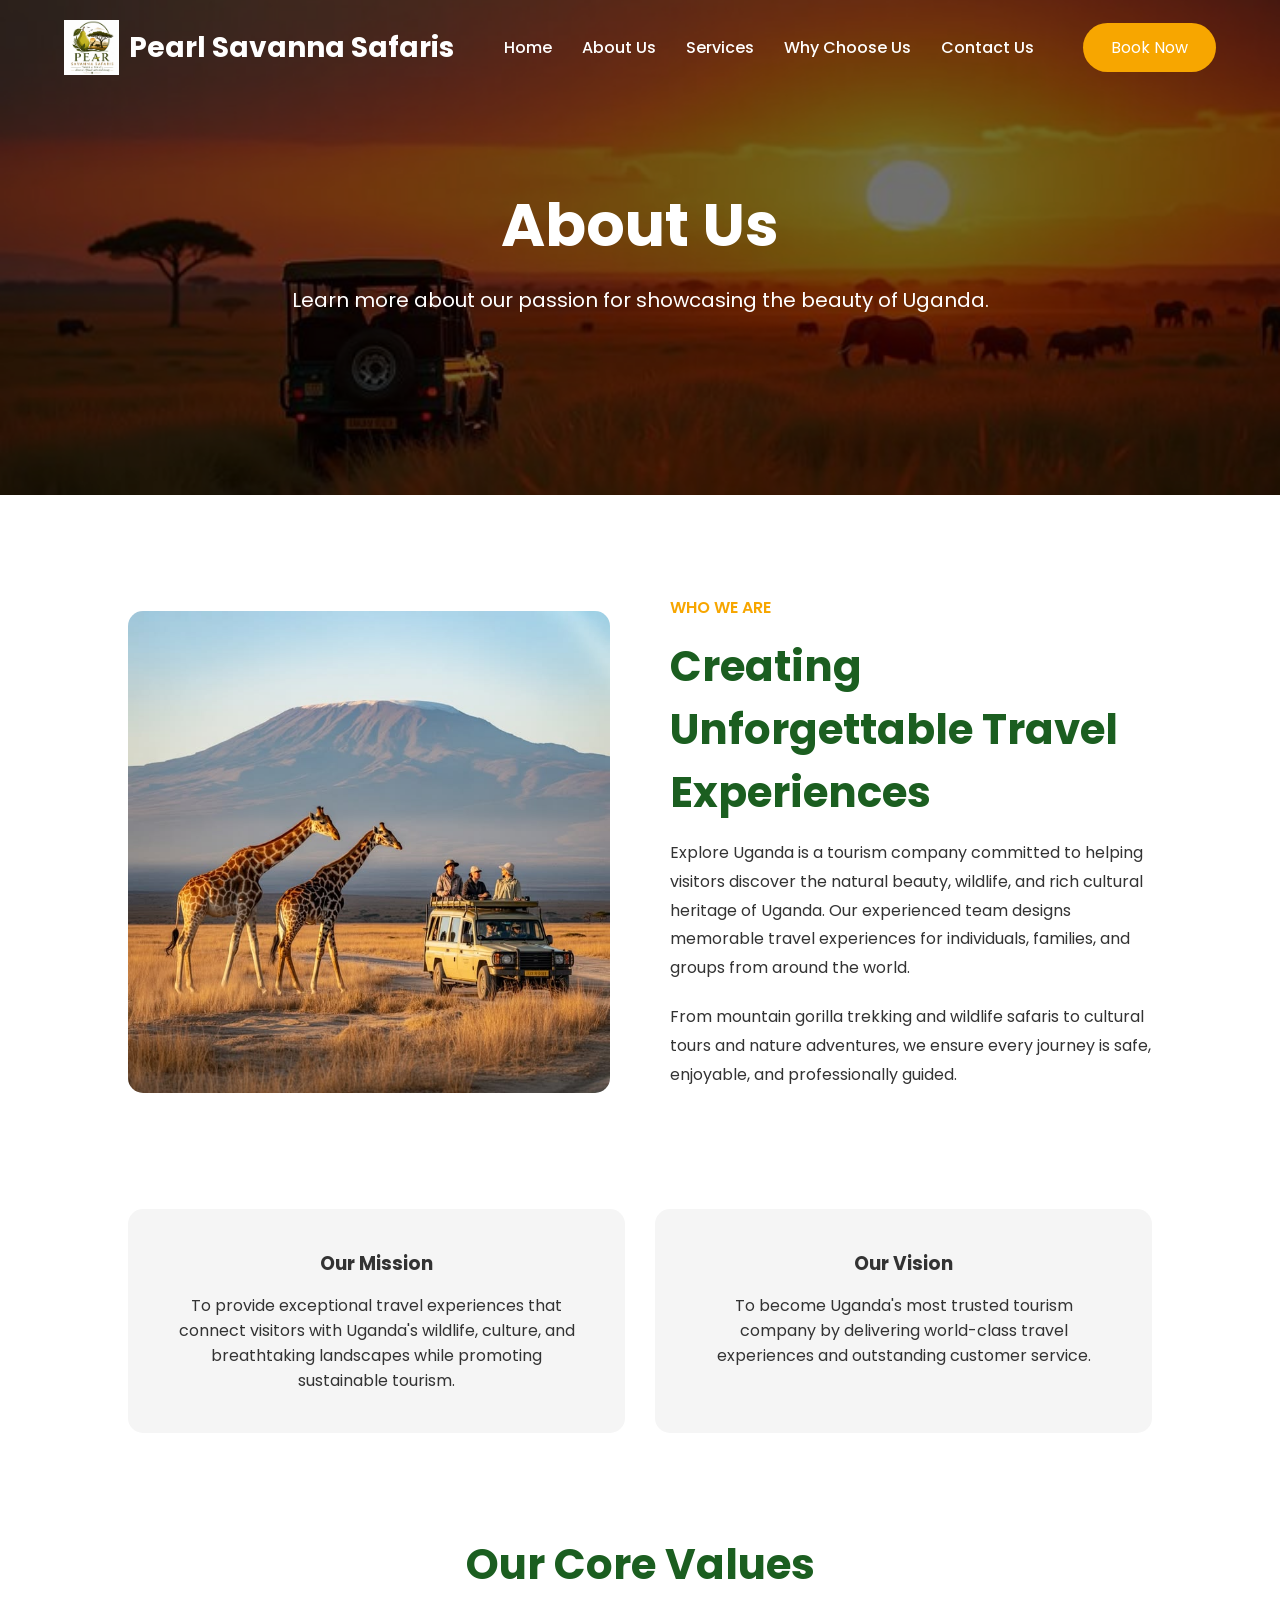
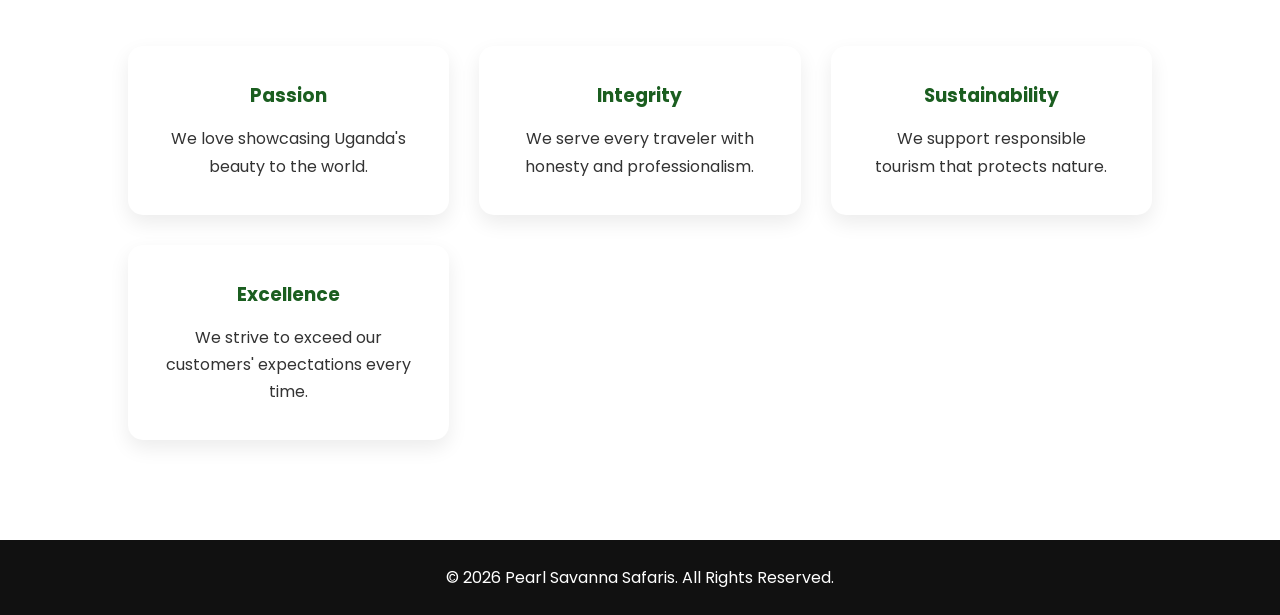
==== about us.html @ 8e72a225 "Add files via upload" ====
<!DOCTYPE html>
<html lang="en">

<head>
    <meta charset="UTF-8">
    <meta name="viewport" content="width=device-width, initial-scale=1.0">
    <title>About Us | Pearl Savanna Safaris</title>

    <!-- Font Awesome -->
    <link rel="stylesheet" href="fontawesome/css/all.min.css">

    <!-- CSS -->
    <link rel="stylesheet" href="CSS/style.css">
</head>

<body>

    <!-- ================= NAVIGATION ================= -->

    <header>

        <nav class="navbar">

            <div class="logo">

                <img src="ASSETS/logoo.jpeg" alt="Explore Uganda Logo">

                <h2>Pearl Savanna Safaris</h2>

            </div>

            <ul class="nav-links">

                <li><a href="index.html">Home</a></li>

                <li><a href="about us.html" class="active">About Us</a></li>

                <li><a href="services.html">Services</a></li>

                <li><a href="why choose us.html">Why Choose Us</a></li>

                <li><a href="contact us.html">Contact Us</a></li>

            </ul>

            <a href="contact us.html" class="book-btn">Book Now</a>

        </nav>

    </header>

    <!-- ================= PAGE HERO ================= -->

    <section class="page-hero">

        <div class="overlay"></div>

        <div class="page-hero-content">

            <h1>About Us</h1>

            <p>Learn more about our passion for showcasing the beauty of Uganda.</p>

        </div>

    </section>

    <!-- ================= ABOUT ================= -->

    <section class="about-page">

        <div class="about-container">

            <div class="about-image">

                <img src="ASSETS/travel.jpg" alt="About Explore Uganda">

            </div>

            <div class="about-text">

                <span>WHO WE ARE</span>

                <h2>Creating Unforgettable Travel Experiences</h2>

                <p>
                    Explore Uganda is a tourism company committed to helping visitors discover the natural beauty, wildlife, and rich cultural heritage of Uganda. Our experienced team designs memorable travel experiences for individuals, families, and groups from around the world.
                </p>

                <p>
                    From mountain gorilla trekking and wildlife safaris to cultural tours and nature adventures, we ensure every journey is safe, enjoyable, and professionally guided.
                </p>

            </div>

        </div>

    </section>

    <!-- ================= MISSION & VISION ================= -->

    <section class="mission-vision">

        <div class="mv-card">

            <i class="fas fa-bullseye"></i>

            <h3>Our Mission</h3>

            <p>
                To provide exceptional travel experiences that connect visitors with Uganda's wildlife, culture, and breathtaking landscapes while promoting sustainable tourism.
            </p>

        </div>

        <div class="mv-card">

            <i class="fas fa-eye"></i>

            <h3>Our Vision</h3>

            <p>
                To become Uganda's most trusted tourism company by delivering world-class travel experiences and outstanding customer service.
            </p>

        </div>

    </section>

    <!-- ================= CORE VALUES ================= -->

    <section class="values">

        <h2>Our Core Values</h2>

        <div class="values-container">

            <div class="value-card">

                <i class="fas fa-heart"></i>

                <h3>Passion</h3>

                <p>We love showcasing Uganda's beauty to the world.</p>

            </div>

            <div class="value-card">

                <i class="fas fa-handshake"></i>

                <h3>Integrity</h3>

                <p>We serve every traveler with honesty and professionalism.</p>

            </div>

            <div class="value-card">

                <i class="fas fa-leaf"></i>

                <h3>Sustainability</h3>

                <p>We support responsible tourism that protects nature.</p>

            </div>

            <div class="value-card">

                <i class="fas fa-star"></i>

                <h3>Excellence</h3>

                <p>We strive to exceed our customers' expectations every time.</p>

            </div>

        </div>

    </section>

    <!-- ================= FOOTER ================= -->

    <footer>

        <p>© 2026 Pearl Savanna Safaris. All Rights Reserved.</p>

    </footer>

</body>

</html>
---- CSS/style.css ----
/* ==========================
GENERAL
========================== */

@font-face{
    font-family:'Poppins';
    src:url('../fonts/poppins/Poppins-Regular.ttf');
}

@font-face{
    font-family:'Poppins';
    src:url('../fonts/poppins/Poppins-Light.ttf');
    font-weight:300;
}

@font-face{
    font-family:'Poppins';
    src:url('../fonts/poppins/Poppins-Medium.ttf');
    font-weight:500;
}

@font-face{
    font-family:'Poppins';
    src:url('../fonts/poppins/Poppins-SemiBold.ttf');
    font-weight:600;
}

@font-face{
    font-family:'Poppins';
    src:url('../fonts/poppins/Poppins-Bold.ttf');
    font-weight:700;
}

@font-face{
    font-family:'Poppins';
    src:url('../fonts/poppins/Poppins-ExtraBold.ttf');
    font-weight:800;
}
*{
    margin:0;
    padding:0;
    box-sizing:border-box;
    font-family:'Poppins',sans-serif;
}

html{
    scroll-behavior:smooth;
}

body{
    font-family:'Poppins',sans-serif;
    color:#333;
    background:#fff;
}

img{
    width:100%;
    display:block;
}

a{
    text-decoration:none;
}

ul{
    list-style:none;
}

/* ==========================
NAVIGATION
========================== */

header{
    position:absolute;
    width:100%;
    top:0;
    left:0;
    z-index:1000;
}

.navbar{
    width:90%;
    margin:auto;
    padding:20px 0;
    display:flex;
    justify-content:space-between;
    align-items:center;
}

.logo{
    display:flex;
    align-items:center;
    gap:10px;
}

.logo img{
    width:55px;
}

.logo h2{
    color:#fff;
    font-size:28px;
}

.nav-links{
    display:flex;
    gap:30px;
}

.nav-links a{
    color:#fff;
    font-weight:500;
    transition:.3s;
}

.nav-links a:hover,
.active{
    color:#F7A600;
}

.book-btn{
    background:#F7A600;
    color:#fff;
    padding:12px 28px;
    border-radius:40px;
    transition:.3s;
}

.book-btn:hover{
    background:#1B5E20;
}

/* ==========================
HERO
========================== */

.hero{
    height:100vh;
    background:url("../ASSETS/banner2.jpg") center/cover;
    display:flex;
    justify-content:center;
    align-items:center;
    text-align:center;
    position:relative;
}

.overlay{
    position:absolute;
    inset:0;
    background:rgba(0,0,0,.55);
}

.hero-content{
    position:relative;
    color:#fff;
    max-width:800px;
    padding:20px;
}

.hero-content h4{
    color:#F7A600;
    letter-spacing:5px;
    margin-bottom:15px;
}

.hero-content h1{
    font-size:65px;
    margin-bottom:25px;
}

.hero-content p{
    font-size:20px;
    line-height:1.8;
    margin-bottom:40px;
}

.hero-buttons{
    display:flex;
    justify-content:center;
    gap:20px;
}

.btn-primary,
.btn-secondary{
    padding:15px 35px;
    border-radius:40px;
    font-weight:600;
    transition:.3s;
}

.btn-primary{
    background:#F7A600;
    color:#fff;
}

.btn-primary:hover{
    background:#1B5E20;
}

.btn-secondary{
    border:2px solid #fff;
    color:#fff;
}

.btn-secondary:hover{
    background:#fff;
    color:#333;
}

/* ==========================
WELCOME
========================== */

.welcome{
    padding:100px 10%;
}

.welcome-container{
    display:flex;
    align-items:center;
    gap:60px;
    flex-wrap:wrap;
}

.welcome-image,
.welcome-text{
    flex:1;
}

.welcome-image img{
    border-radius:15px;
}

.welcome-text span{
    color:#F7A600;
    font-weight:600;
}

.welcome-text h2{
    font-size:42px;
    color:#1B5E20;
    margin:15px 0;
}

.welcome-text p{
    line-height:1.8;
    margin-bottom:30px;
}

.learn-btn{
    display:inline-block;
    background:#1B5E20;
    color:#fff;
    padding:14px 30px;
    border-radius:40px;
}

.learn-btn:hover{
    background:#F7A600;
}

/* ==========================
CALL TO ACTION
========================== */

.cta{
    background:#1B5E20;
    color:#fff;
    text-align:center;
    padding:80px 20px;
}

.cta h2{
    font-size:42px;
    margin-bottom:20px;
}

.cta p{
    margin-bottom:35px;
    font-size:18px;
}

.cta-btn{
    display:inline-block;
    background:#F7A600;
    color:#fff;
    padding:15px 35px;
    border-radius:40px;
    font-weight:600;
}

.cta-btn:hover{
    background:#fff;
    color:#1B5E20;
}

/* ==========================
FOOTER
========================== */

footer{
    background:#111;
    color:#fff;
    text-align:center;
    padding:25px;
}

/* ==========================
RESPONSIVE
========================== */

@media(max-width:900px){

    .navbar{
        flex-direction:column;
        gap:20px;
    }

    .nav-links{
        flex-wrap:wrap;
        justify-content:center;
    }

    .hero-content h1{
        font-size:45px;
    }

    .hero-buttons{
        flex-direction:column;
        align-items:center;
    }

    .welcome-container{
        flex-direction:column;
    }

    .welcome-text{
        text-align:center;
    }
}
/* ==========================
PAGE HERO
========================== */

.page-hero{
    height:55vh;
    background:url("../ASSETS/banner2.jpg") center/cover;
    display:flex;
    justify-content:center;
    align-items:center;
    text-align:center;
    position:relative;
}

.page-hero-content{
    position:relative;
    z-index:2;
    color:#fff;
}

.page-hero-content h1{
    font-size:60px;
    margin-bottom:15px;
}

.page-hero-content p{
    font-size:20px;
}

/* ==========================
ABOUT PAGE
========================== */

.about-page{
    padding:100px 10%;
}

.about-container{
    display:flex;
    align-items:center;
    gap:60px;
    flex-wrap:wrap;
}

.about-image,
.about-text{
    flex:1;
}

.about-image img{
    border-radius:15px;
}

.about-text span{
    color:#F7A600;
    font-weight:600;
}

.about-text h2{
    color:#1B5E20;
    font-size:42px;
    margin:15px 0;
}

.about-text p{
    line-height:1.8;
    margin-bottom:20px;
}

/* ==========================
MISSION & VISION
========================== */

.mission-vision{
    padding:0 10% 100px;
    display:grid;
    grid-template-columns:repeat(auto-fit,minmax(320px,1fr));
    gap:30px;
}

.mv-card{
    background:#f5f5f5;
    padding:40px;
    text-align:center;
    border-radius:15px;
    transition:.3s;
}

.mv-card:hover{
    background:#1B5E20;
    color:#fff;
}

.mv-card i{
    font-size:55px;
    color:#F7A600;
    margin-bottom:20px;
}

.mv-card h3{
    margin-bottom:15px;
}

/* ==========================
CORE VALUES
========================== */

.values{
    padding:0 10% 100px;
    text-align:center;
}

.values h2{
    font-size:42px;
    color:#1B5E20;
    margin-bottom:50px;
}

.values-container{
    display:grid;
    grid-template-columns:repeat(auto-fit,minmax(250px,1fr));
    gap:30px;
}

.value-card{
    background:#fff;
    padding:35px;
    border-radius:15px;
    box-shadow:0 8px 20px rgba(0,0,0,.08);
    transition:.3s;
}

.value-card:hover{
    transform:translateY(-10px);
}

.value-card i{
    font-size:45px;
    color:#F7A600;
    margin-bottom:20px;
}

.value-card h3{
    color:#1B5E20;
    margin-bottom:15px;
}

.value-card p{
    line-height:1.7;
}

@media(max-width:900px){

    .about-container{
        flex-direction:column;
    }

    .about-text{
        text-align:center;
    }

    .page-hero-content h1{
        font-size:42px;
    }

}

/* ==========================
SERVICES PAGE
========================== */

.services-hero{
    background:url("../ASSETS/banner2.jpg") center/cover;
}

.services-page{
    padding:100px 10%;
}

.section-heading{
    text-align:center;
    margin-bottom:60px;
}

.section-heading h2{
    font-size:42px;
    color:#1B5E20;
    margin-bottom:15px;
}

.section-heading p{
    max-width:700px;
    margin:auto;
    line-height:1.8;
    color:#666;
}

.services-grid{
    display:grid;
    grid-template-columns:repeat(auto-fit,minmax(320px,1fr));
    gap:35px;
}

.service-card{
    background:#fff;
    border-radius:15px;
    overflow:hidden;
    box-shadow:0 10px 25px rgba(0,0,0,.08);
    transition:.3s;
}

.service-card:hover{
    transform:translateY(-10px);
}

.service-card img{
    height:240px;
    object-fit:cover;
}

.service-info{
    padding:30px;
}

.service-info h3{
    color:#1B5E20;
    margin-bottom:15px;
}

.service-info p{
    line-height:1.8;
    color:#666;
    margin-bottom:25px;
}

.service-btn{
    display:inline-block;
    background:#F7A600;
    color:#fff;
    padding:12px 30px;
    border-radius:30px;
    transition:.3s;
    font-weight:600;
}

.service-btn:hover{
    background:#1B5E20;
}

/* ==========================
WHY CHOOSE US PAGE
========================== */

.why-hero{
    background:url("../ASSETS/banner2.jpg") center/cover;
}

.why-section{
    padding:100px 10%;
}

.why-grid{
    display:grid;
    grid-template-columns:repeat(auto-fit,minmax(280px,1fr));
    gap:30px;
    margin-top:50px;
}

.why-card{
    background:#fff;
    padding:35px;
    text-align:center;
    border-radius:15px;
    box-shadow:0 8px 20px rgba(0,0,0,.08);
    transition:.3s;
}

.why-card:hover{
    background:#1B5E20;
    color:#fff;
    transform:translateY(-10px);
}

.why-card i{
    font-size:50px;
    color:#F7A600;
    margin-bottom:20px;
}

.why-card h3{
    margin-bottom:15px;
}

.why-card p{
    line-height:1.7;
}

.statistics{
    background:#1B5E20;
    color:#fff;
    padding:80px 10%;
    display:grid;
    grid-template-columns:repeat(auto-fit,minmax(200px,1fr));
    gap:30px;
    text-align:center;
}

.stat-item h2{
    font-size:48px;
    color:#F7A600;
}

.stat-item p{
    margin-top:10px;
}

.testimonial{
    padding:100px 10%;
    text-align:center;
    background:#f9f9f9;
}

.testimonial h2{
    color:#1B5E20;
    margin-bottom:40px;
    font-size:40px;
}

.testimonial-card{
    max-width:800px;
    margin:auto;
    background:#fff;
    padding:40px;
    border-radius:15px;
    box-shadow:0 8px 20px rgba(0,0,0,.08);
}

.testimonial-card i{
    font-size:40px;
    color:#F7A600;
    margin-bottom:20px;
}

.testimonial-card p{
    font-style:italic;
    line-height:1.8;
    margin-bottom:20px;
}

.testimonial-card h4{
    color:#1B5E20;
}

/* ==========================
CONTACT PAGE
========================== */

.contact-hero{
    background:url("../ASSETS/banner2.jpg") center/cover;
}

.contact-section{
    padding:100px 10%;
}

.contact-container{
    display:grid;
    grid-template-columns:1fr 1fr;
    gap:50px;
}

.contact-info h2{
    font-size:42px;
    color:#1B5E20;
    margin-bottom:20px;
}

.contact-info p{
    color:#666;
    line-height:1.8;
    margin-bottom:30px;
}

.info-box{
    display:flex;
    gap:20px;
    margin-bottom:25px;
    align-items:flex-start;
}

.info-box i{
    font-size:26px;
    color:#F7A600;
    margin-top:5px;
}

.info-box h4{
    color:#1B5E20;
    margin-bottom:5px;
}

.contact-form form{
    display:flex;
    flex-direction:column;
    gap:20px;
}

.contact-form input,
.contact-form textarea{
    padding:15px;
    border:1px solid #ddd;
    border-radius:10px;
    font-size:16px;
    font-family:'Poppins',sans-serif;
}

.contact-form input:focus,
.contact-form textarea:focus{
    outline:none;
    border-color:#1B5E20;
}

.contact-form button{
    background:#F7A600;
    color:#fff;
    border:none;
    padding:15px;
    border-radius:30px;
    cursor:pointer;
    font-size:16px;
    font-weight:600;
    transition:.3s;
}

.contact-form button:hover{
    background:#1B5E20;
}

.map-section{
    padding:0 10% 100px;
    text-align:center;
}

.map-section h2{
    color:#1B5E20;
    margin-bottom:30px;
    font-size:40px;
}

.map-placeholder img{
    width:100%;
    border-radius:15px;
    box-shadow:0 8px 20px rgba(0,0,0,.08);
}

@media(max-width:900px){

    .contact-container{
        grid-template-columns:1fr;
    }

}
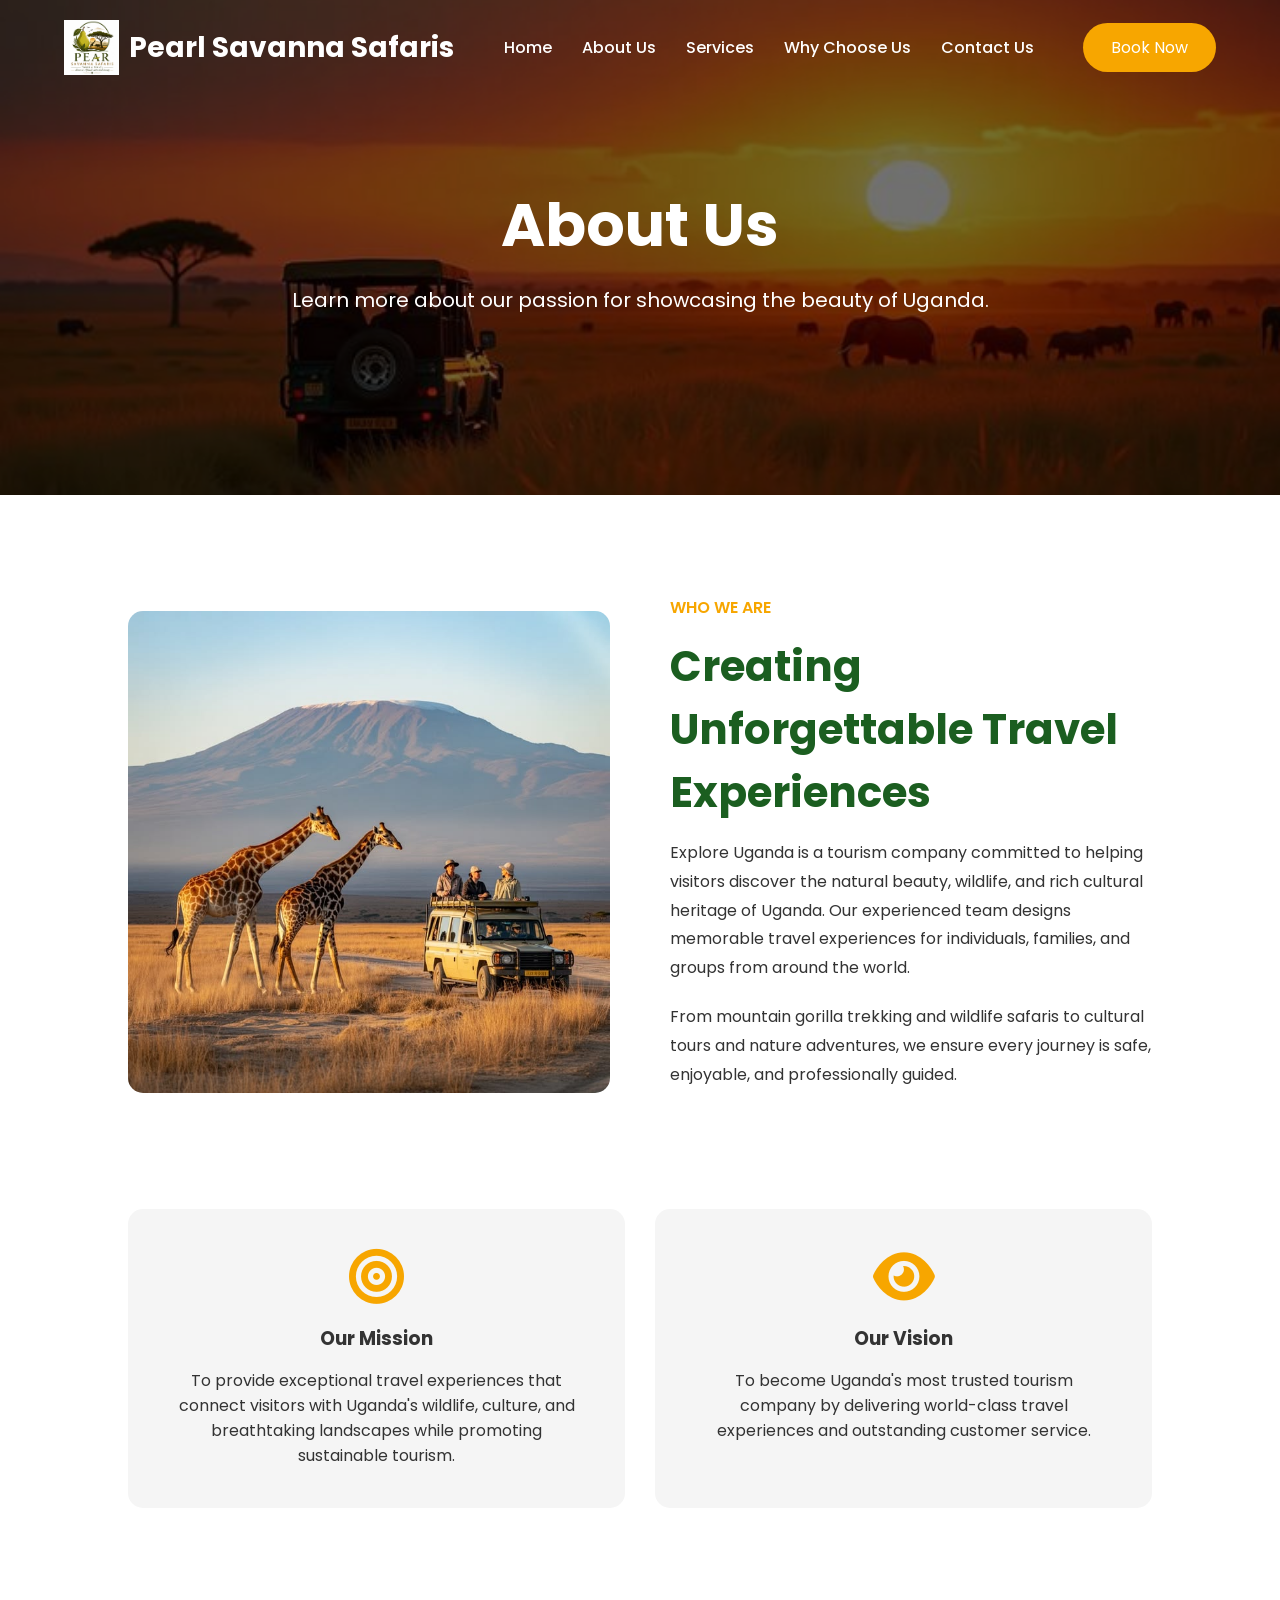
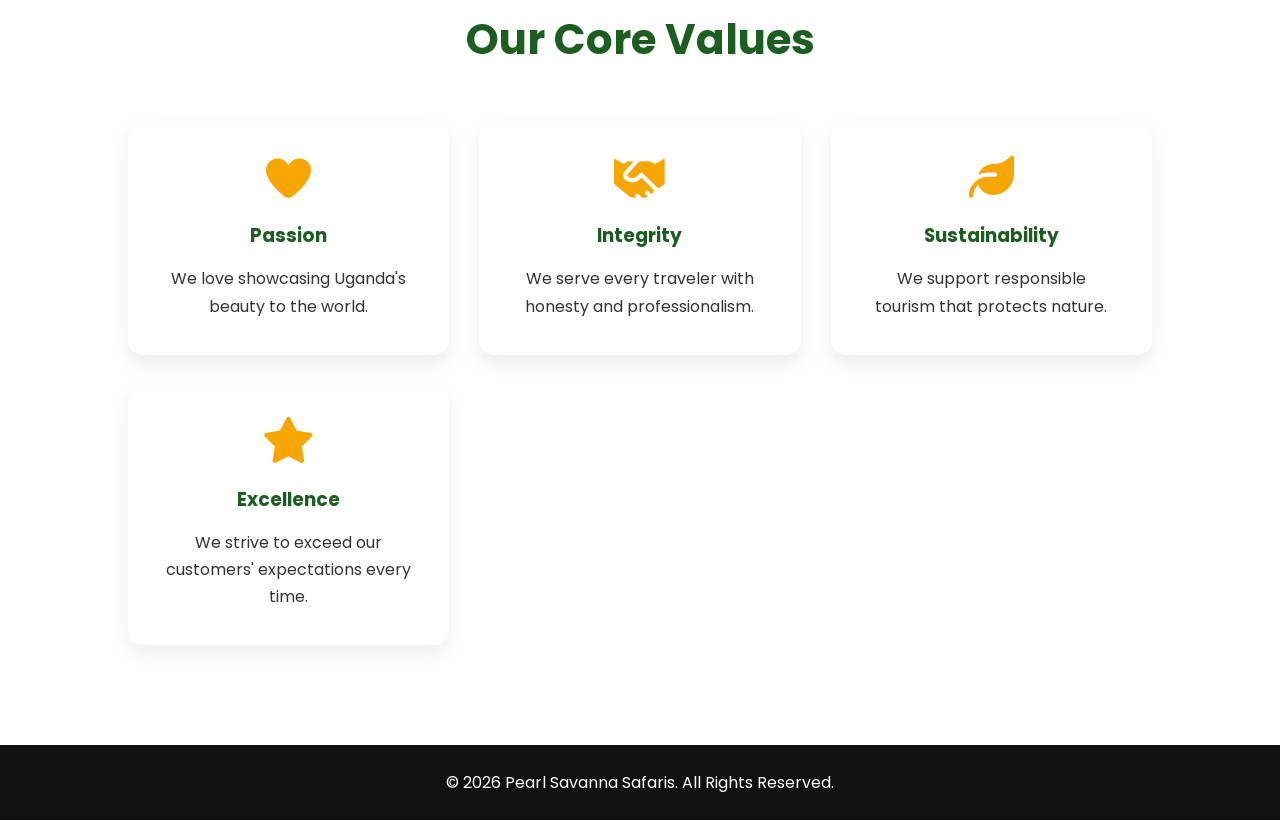
==== commit 2042112f: "Update about us.html" ====
--- a/about us.html
+++ b/about us.html
@@ -7,7 +7,7 @@
     <title>About Us | Pearl Savanna Safaris</title>
 
     <!-- Font Awesome -->
-    <link rel="stylesheet" href="fontawesome/css/all.min.css">
+    <link rel="stylesheet" href="css/all.min.css">
 
     <!-- CSS -->
     <link rel="stylesheet" href="CSS/style.css">
@@ -189,4 +189,4 @@
 
 </body>
 
-</html>+</html>
